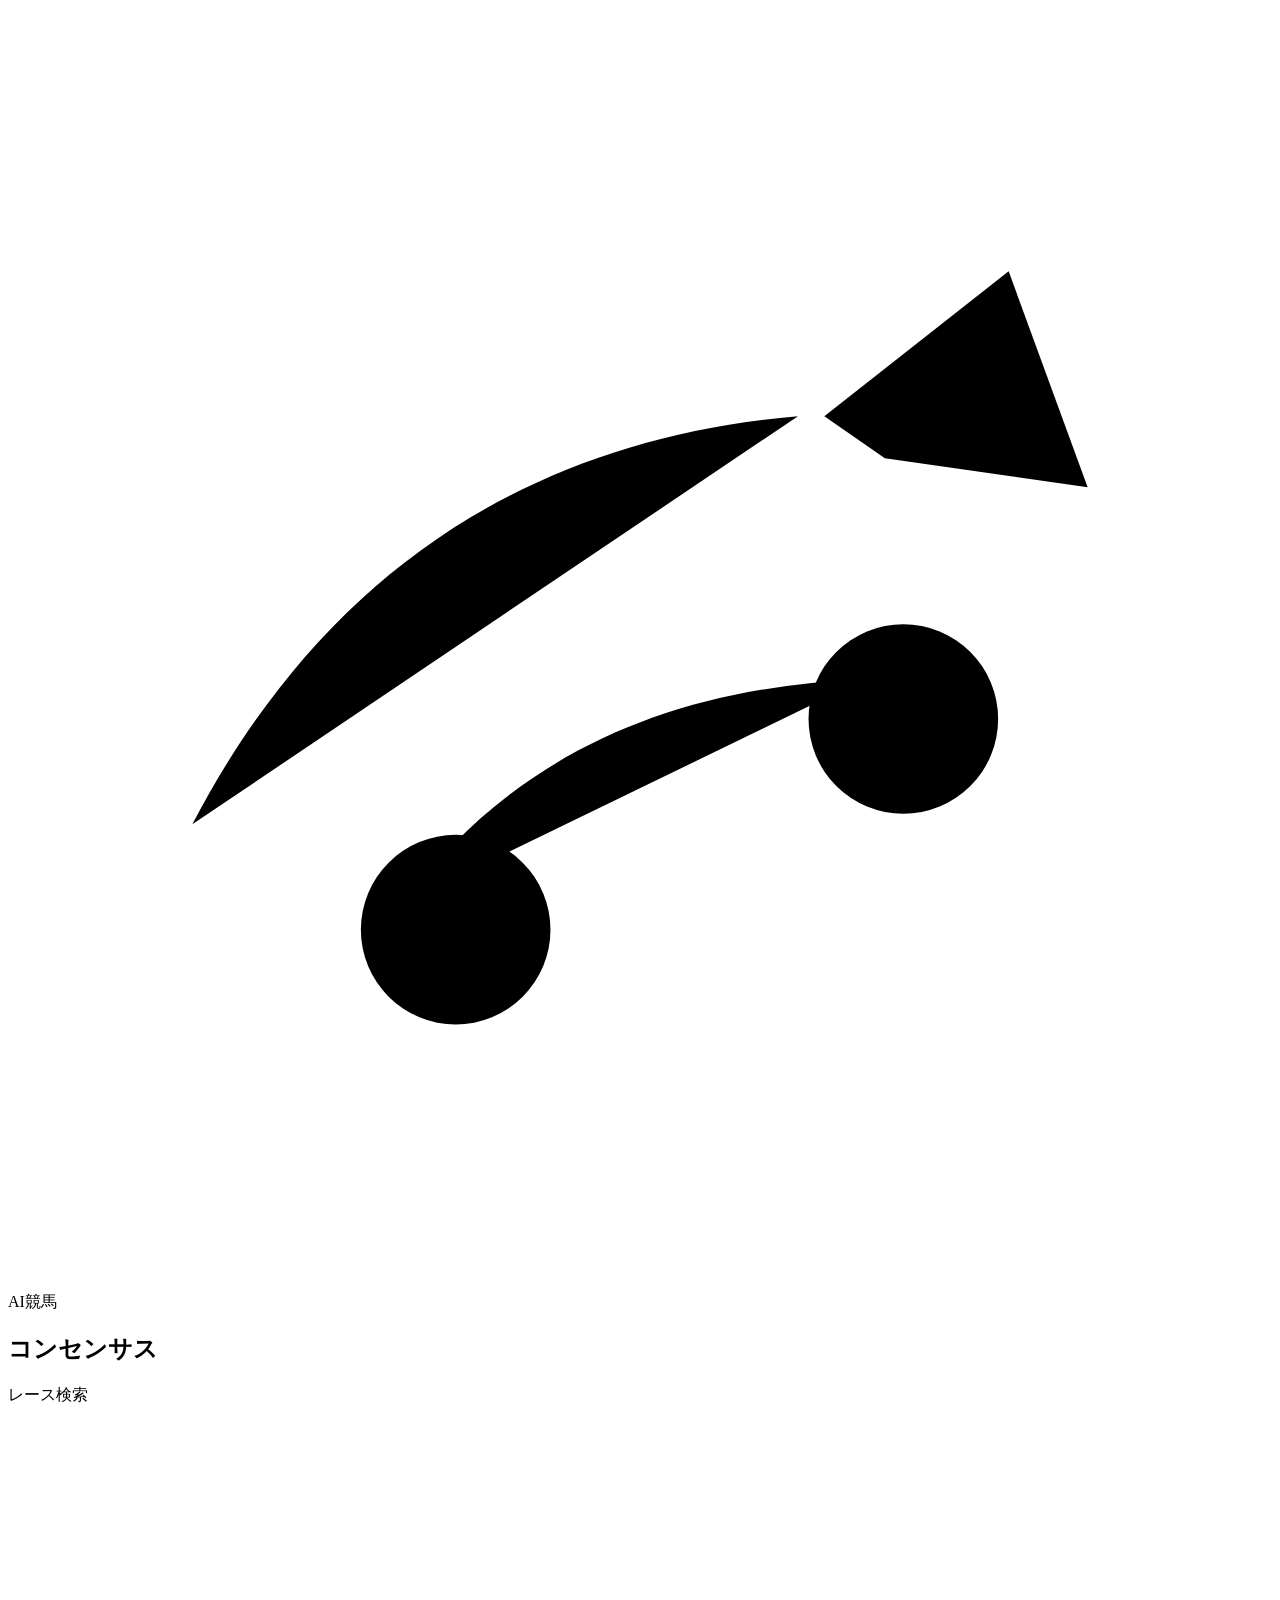
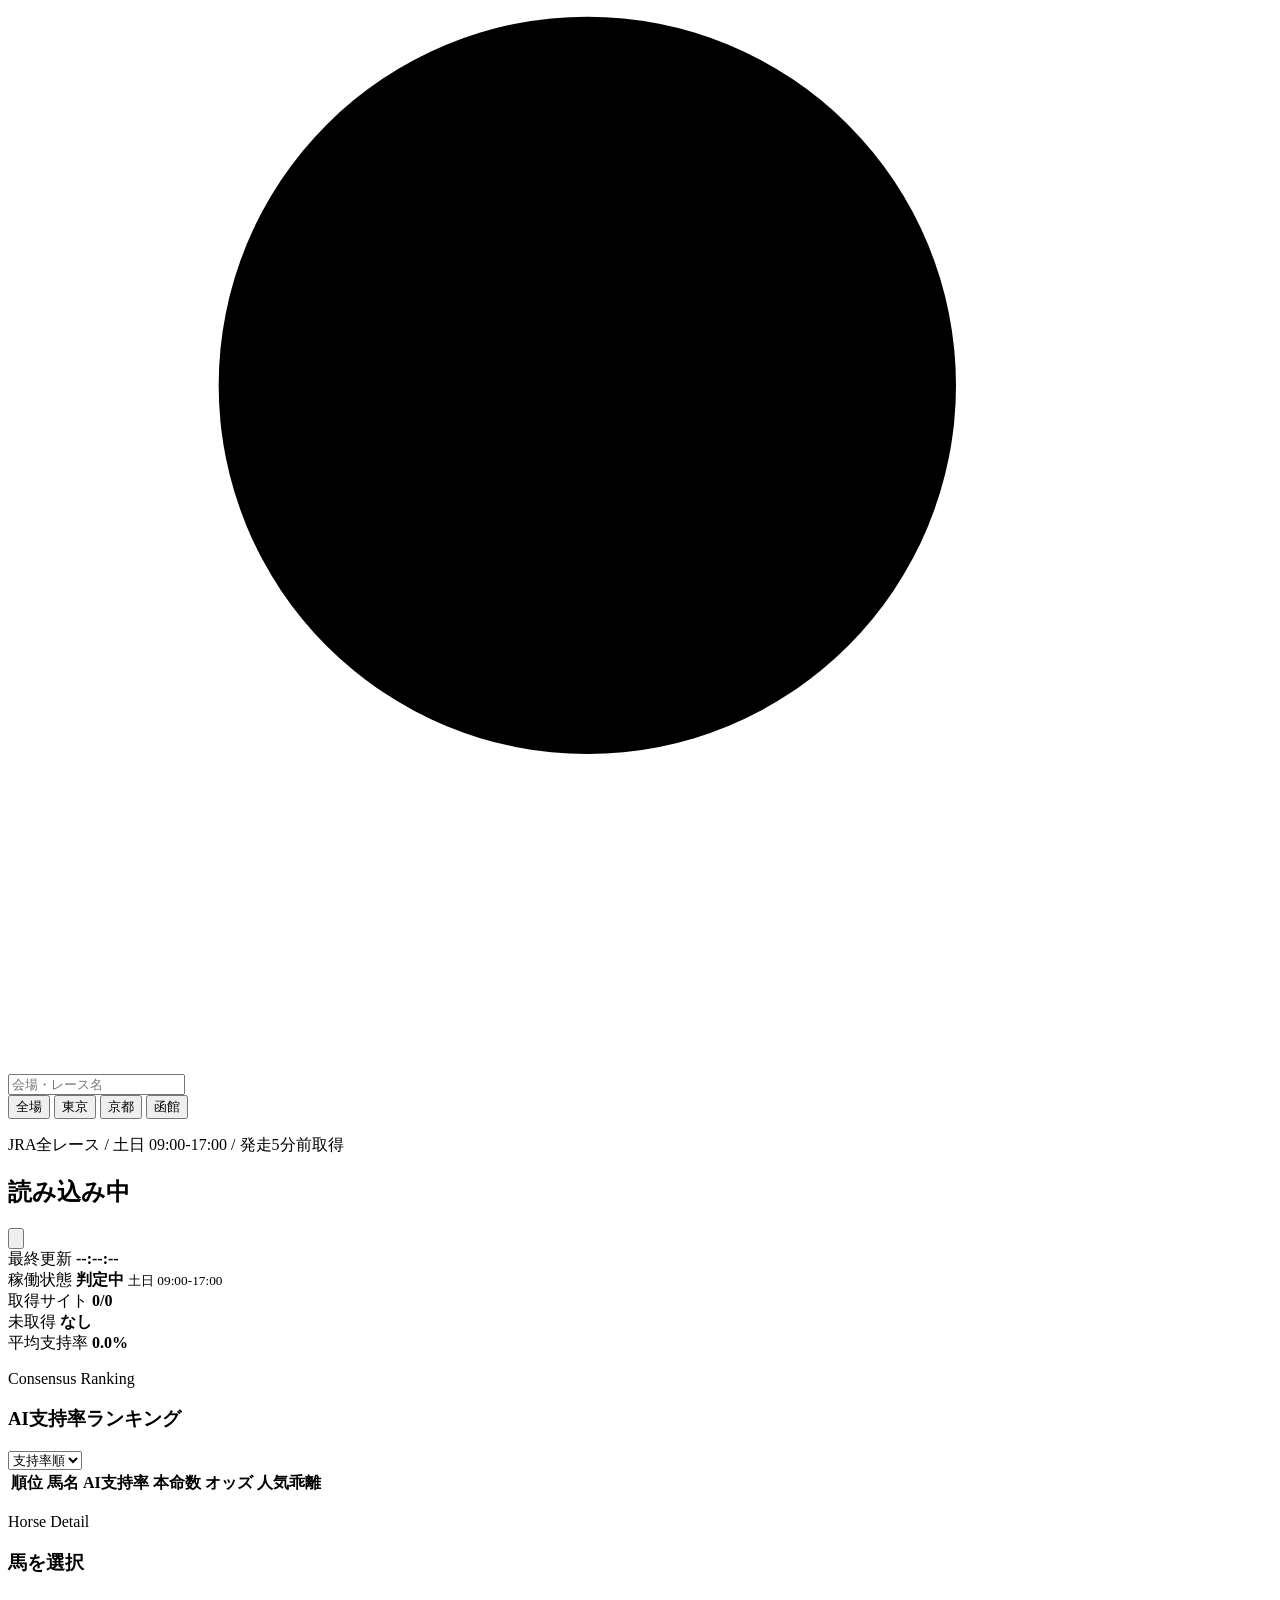
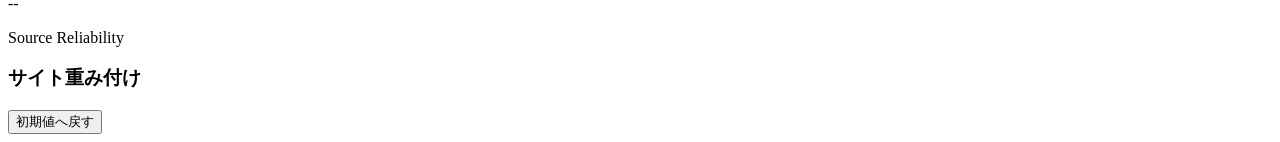
==== docs/index.html @ c2e9a0c6 "Add clean docs index" ====
<!doctype html>
<html lang="ja">
  <head>
    <meta charset="utf-8" />
    <meta name="viewport" content="width=device-width, initial-scale=1" />
    <title>AI競馬コンセンサス</title>
    <link rel="stylesheet" href="./styles.css?v=mobile-ranking-1" />
  </head>
  <body>
    <div class="app-shell">
      <aside class="sidebar" aria-label="レース一覧">
        <div class="brand">
          <div class="brand-mark" aria-hidden="true">
            <svg viewBox="0 0 48 48" role="img">
              <path d="M7 31c4.9-9.4 12.6-14.6 23-15.5" />
              <path d="M15 34c4-5.4 9.8-8.2 17.5-8.5" />
              <path d="M31 15.5l7-5.5 3 8.2-7.7-1.1z" />
              <circle cx="17" cy="35" r="3.6" />
              <circle cx="34" cy="27" r="3.6" />
            </svg>
          </div>
          <div>
            <p>AI競馬</p>
            <h1>コンセンサス</h1>
          </div>
        </div>

        <div class="field">
          <label for="raceSearch">レース検索</label>
          <div class="input-wrap">
            <svg aria-hidden="true" viewBox="0 0 24 24">
              <path d="m21 21-4.35-4.35" />
              <circle cx="11" cy="11" r="7" />
            </svg>
            <input id="raceSearch" type="search" placeholder="会場・レース名" />
          </div>
        </div>

        <div class="venue-tabs" role="tablist" aria-label="会場フィルター">
          <button class="active" data-venue="all" type="button">全場</button>
          <button data-venue="tokyo" type="button">東京</button>
          <button data-venue="kyoto" type="button">京都</button>
          <button data-venue="hakodate" type="button">函館</button>
        </div>

        <div id="raceList" class="race-list"></div>
      </aside>

      <main class="workspace">
        <header class="topbar">
          <div>
            <p class="eyebrow">JRA全レース / 土日 09:00-17:00 / 発走5分前取得</p>
            <h2 id="raceTitle">読み込み中</h2>
          </div>
          <div class="topbar-actions">
            <button id="refreshButton" class="icon-button" type="button" aria-label="取得を更新">
              <svg aria-hidden="true" viewBox="0 0 24 24">
                <path d="M21 12a9 9 0 0 1-15.1 6.62" />
                <path d="M3 12A9 9 0 0 1 18.1 5.38" />
                <path d="M18 2v4h-4" />
                <path d="M6 22v-4h4" />
              </svg>
            </button>
          </div>
        </header>

        <section class="status-grid" aria-label="取得状況">
          <div class="metric">
            <span>最終更新</span>
            <strong id="updatedAt">--:--:--</strong>
          </div>
          <div class="metric">
            <span>稼働状態</span>
            <strong id="operationStatus">判定中</strong>
            <small id="operationWindow">土日 09:00-17:00</small>
          </div>
          <div class="metric">
            <span>取得サイト</span>
            <strong id="siteCount">0/0</strong>
          </div>
          <div class="metric">
            <span>未取得</span>
            <strong id="missingSites">なし</strong>
          </div>
          <div class="metric">
            <span>平均支持率</span>
            <strong id="averageSupport">0.0%</strong>
          </div>
        </section>

        <section class="content-grid">
          <div class="ranking-panel">
            <div class="panel-heading">
              <div>
                <p class="eyebrow">Consensus Ranking</p>
                <h3>AI支持率ランキング</h3>
              </div>
              <select id="sortSelect" aria-label="並び替え">
                <option value="support">支持率順</option>
                <option value="odds">オッズ順</option>
                <option value="gap">乖離順</option>
              </select>
            </div>
            <div class="table-wrap">
              <table>
                <thead>
                  <tr>
                    <th>順位</th>
                    <th>馬名</th>
                    <th>AI支持率</th>
                    <th>本命数</th>
                    <th>オッズ</th>
                    <th>人気乖離</th>
                  </tr>
                </thead>
                <tbody id="rankingRows"></tbody>
              </table>
            </div>
          </div>

          <aside class="detail-panel" aria-label="馬詳細">
            <div class="panel-heading">
              <div>
                <p class="eyebrow">Horse Detail</p>
                <h3 id="horseName">馬を選択</h3>
              </div>
              <span id="horseNumber" class="number-badge">--</span>
            </div>
            <div id="horseSummary" class="horse-summary"></div>
            <div class="site-votes" id="siteVotes"></div>
          </aside>
        </section>

        <section class="weights-panel">
          <div class="panel-heading">
            <div>
              <p class="eyebrow">Source Reliability</p>
              <h3>サイト重み付け</h3>
            </div>
            <button id="resetWeights" class="text-button" type="button">初期値へ戻す</button>
          </div>
          <div id="weightControls" class="weight-grid"></div>
        </section>
      </main>
    </div>

    <script src="./app.js"></script>
  </body>
</html>
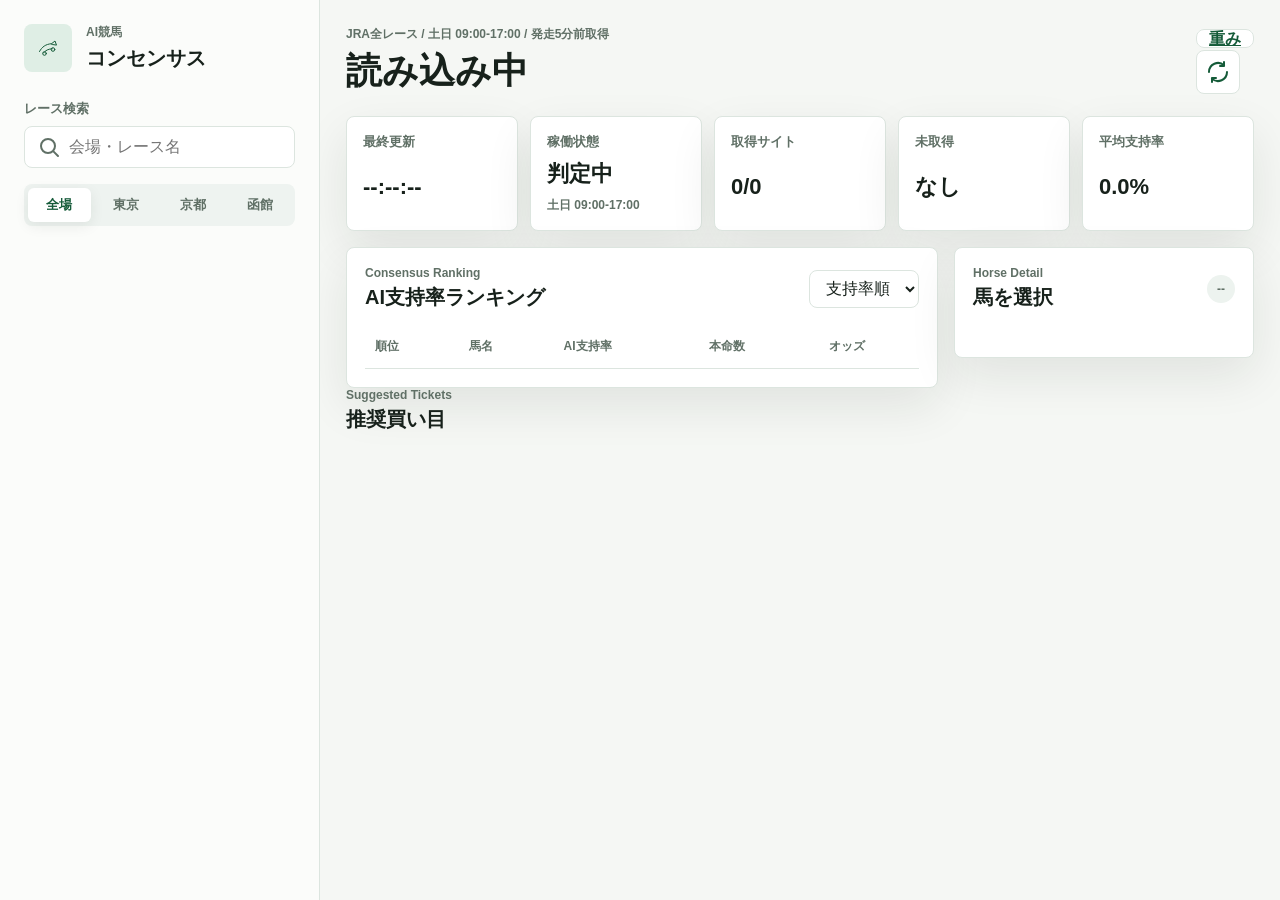
==== commit 0000de39: "Update docs/index.html" ====
--- a/docs/index.html
+++ b/docs/index.html
@@ -4,7 +4,7 @@
     <meta charset="utf-8" />
     <meta name="viewport" content="width=device-width, initial-scale=1" />
     <title>AI競馬コンセンサス</title>
-    <link rel="stylesheet" href="./styles.css?v=mobile-ranking-1" />
+    <link rel="stylesheet" href="./styles.css?v=recommendations-1" />
   </head>
   <body>
     <div class="app-shell">
@@ -53,6 +53,7 @@
             <h2 id="raceTitle">読み込み中</h2>
           </div>
           <div class="topbar-actions">
+            <a class="text-button nav-link" href="./weights.html">重み</a>
             <button id="refreshButton" class="icon-button" type="button" aria-label="取得を更新">
               <svg aria-hidden="true" viewBox="0 0 24 24">
                 <path d="M21 12a9 9 0 0 1-15.1 6.62" />
@@ -131,15 +132,14 @@
           </aside>
         </section>
 
-        <section class="weights-panel">
+        <section class="recommendations-panel">
           <div class="panel-heading">
             <div>
-              <p class="eyebrow">Source Reliability</p>
-              <h3>サイト重み付け</h3>
+              <p class="eyebrow">Suggested Tickets</p>
+              <h3>推奨買い目</h3>
             </div>
-            <button id="resetWeights" class="text-button" type="button">初期値へ戻す</button>
           </div>
-          <div id="weightControls" class="weight-grid"></div>
+          <div id="recommendationGroups" class="recommendation-grid"></div>
         </section>
       </main>
     </div>
--- a/docs/styles.css
+++ b/docs/styles.css
@@ -0,0 +1,724 @@
+:root {
+  color-scheme: light;
+  --bg: #f5f7f4;
+  --surface: #ffffff;
+  --surface-soft: #eef3f0;
+  --ink: #17211b;
+  --muted: #607066;
+  --line: #dce5df;
+  --green: #1f7a4d;
+  --green-dark: #155b39;
+  --red: #b64b3f;
+  --gold: #b8892f;
+  --blue: #286e9c;
+  --shadow: 0 18px 48px rgba(23, 33, 27, 0.09);
+  font-family: -apple-system, BlinkMacSystemFont, "Hiragino Sans", "Yu Gothic", "YuGothic", "Segoe UI", sans-serif;
+}
+
+* {
+  box-sizing: border-box;
+}
+
+body {
+  margin: 0;
+  min-height: 100vh;
+  background: var(--bg);
+  color: var(--ink);
+}
+
+button,
+input,
+select {
+  font: inherit;
+}
+
+button {
+  cursor: pointer;
+}
+
+.app-shell {
+  display: grid;
+  grid-template-columns: 320px minmax(0, 1fr);
+  min-height: 100vh;
+}
+
+.sidebar {
+  border-right: 1px solid var(--line);
+  background: #fbfcfa;
+  padding: 24px;
+  overflow-y: auto;
+}
+
+.brand {
+  display: flex;
+  gap: 14px;
+  align-items: center;
+  margin-bottom: 28px;
+}
+
+.brand-mark {
+  display: grid;
+  place-items: center;
+  width: 48px;
+  height: 48px;
+  border-radius: 8px;
+  background: #dfeee5;
+  color: var(--green-dark);
+}
+
+.brand-mark svg,
+.icon-button svg,
+.input-wrap svg {
+  width: 24px;
+  height: 24px;
+  fill: none;
+  stroke: currentColor;
+  stroke-width: 2;
+  stroke-linecap: round;
+  stroke-linejoin: round;
+}
+
+.brand p,
+.eyebrow {
+  margin: 0 0 4px;
+  color: var(--muted);
+  font-size: 12px;
+  font-weight: 700;
+}
+
+.brand h1,
+.topbar h2,
+.panel-heading h3 {
+  margin: 0;
+  letter-spacing: 0;
+}
+
+.brand h1 {
+  font-size: 20px;
+}
+
+.field {
+  display: grid;
+  gap: 8px;
+  margin-bottom: 16px;
+}
+
+.field label {
+  color: var(--muted);
+  font-size: 13px;
+  font-weight: 700;
+}
+
+.input-wrap {
+  display: grid;
+  grid-template-columns: 22px 1fr;
+  gap: 8px;
+  align-items: center;
+  min-height: 42px;
+  border: 1px solid var(--line);
+  border-radius: 8px;
+  padding: 0 12px;
+  background: var(--surface);
+  color: var(--muted);
+}
+
+.input-wrap input {
+  width: 100%;
+  border: 0;
+  outline: 0;
+  background: transparent;
+  color: var(--ink);
+}
+
+.venue-tabs {
+  display: grid;
+  grid-template-columns: repeat(4, 1fr);
+  gap: 4px;
+  padding: 4px;
+  border-radius: 8px;
+  background: var(--surface-soft);
+  margin-bottom: 18px;
+}
+
+.venue-tabs button {
+  min-height: 34px;
+  border: 0;
+  border-radius: 6px;
+  background: transparent;
+  color: var(--muted);
+  font-size: 13px;
+  font-weight: 700;
+}
+
+.venue-tabs button.active {
+  background: var(--surface);
+  color: var(--green-dark);
+  box-shadow: 0 4px 14px rgba(23, 33, 27, 0.08);
+}
+
+.race-list {
+  display: grid;
+  gap: 8px;
+}
+
+.race-card {
+  display: grid;
+  grid-template-columns: 1fr auto;
+  gap: 8px;
+  width: 100%;
+  min-height: 74px;
+  border: 1px solid var(--line);
+  border-radius: 8px;
+  background: var(--surface);
+  padding: 12px;
+  text-align: left;
+}
+
+.race-card.active {
+  border-color: var(--green);
+  box-shadow: 0 0 0 3px rgba(31, 122, 77, 0.12);
+}
+
+.race-card strong {
+  display: block;
+  margin-bottom: 4px;
+  font-size: 15px;
+}
+
+.race-card span {
+  color: var(--muted);
+  font-size: 12px;
+}
+
+.countdown {
+  align-self: start;
+  border-radius: 999px;
+  background: #edf5f1;
+  color: var(--green-dark);
+  padding: 4px 8px;
+  font-size: 12px;
+  font-weight: 800;
+}
+
+.workspace {
+  padding: 26px;
+  overflow: hidden;
+}
+
+.topbar,
+.panel-heading {
+  display: flex;
+  justify-content: space-between;
+  gap: 16px;
+  align-items: center;
+}
+
+.topbar {
+  margin-bottom: 20px;
+}
+
+.topbar h2 {
+  font-size: clamp(24px, 3vw, 36px);
+}
+
+.icon-button {
+  display: grid;
+  place-items: center;
+  width: 44px;
+  height: 44px;
+  border: 1px solid var(--line);
+  border-radius: 8px;
+  background: var(--surface);
+  color: var(--green-dark);
+}
+
+.icon-button:disabled {
+  cursor: not-allowed;
+  opacity: 0.45;
+}
+
+.status-grid {
+  display: grid;
+  grid-template-columns: repeat(5, minmax(0, 1fr));
+  gap: 12px;
+  margin-bottom: 16px;
+}
+
+.metric,
+.ranking-panel,
+.detail-panel,
+.weights-panel {
+  border: 1px solid var(--line);
+  border-radius: 8px;
+  background: var(--surface);
+  box-shadow: var(--shadow);
+}
+
+.metric {
+  display: grid;
+  gap: 8px;
+  min-height: 88px;
+  padding: 16px;
+}
+
+.metric span {
+  color: var(--muted);
+  font-size: 13px;
+  font-weight: 700;
+}
+
+.metric strong {
+  overflow-wrap: anywhere;
+  font-size: 22px;
+}
+
+.metric small {
+  color: var(--muted);
+  font-size: 12px;
+  font-weight: 700;
+}
+
+.metric.is-active strong {
+  color: var(--green-dark);
+}
+
+.metric.is-paused strong {
+  color: var(--red);
+}
+
+.content-grid {
+  display: grid;
+  grid-template-columns: minmax(0, 1.6fr) minmax(300px, 0.8fr);
+  gap: 16px;
+  align-items: start;
+}
+
+.ranking-panel,
+.detail-panel,
+.weights-panel {
+  padding: 18px;
+}
+
+.ranking-panel {
+  min-width: 0;
+}
+
+.panel-heading {
+  margin-bottom: 14px;
+}
+
+.panel-heading h3 {
+  font-size: 20px;
+}
+
+select {
+  min-height: 38px;
+  border: 1px solid var(--line);
+  border-radius: 8px;
+  background: var(--surface);
+  color: var(--ink);
+  padding: 0 12px;
+}
+
+.table-wrap {
+  overflow-x: auto;
+}
+
+table {
+  width: 100%;
+  border-collapse: collapse;
+  min-width: 720px;
+}
+
+th,
+td {
+  border-bottom: 1px solid var(--line);
+  padding: 13px 10px;
+  text-align: left;
+  white-space: nowrap;
+}
+
+th {
+  color: var(--muted);
+  font-size: 12px;
+}
+
+td {
+  font-size: 14px;
+}
+
+tr:last-child td {
+  border-bottom: 0;
+}
+
+.horse-cell {
+  border: 0;
+  background: transparent;
+  color: var(--green-dark);
+  font-weight: 800;
+  text-align: left;
+}
+
+.support-bar {
+  display: grid;
+  grid-template-columns: minmax(110px, 1fr) 54px;
+  gap: 10px;
+  align-items: center;
+}
+
+.bar-track {
+  height: 10px;
+  border-radius: 999px;
+  background: #e6eee9;
+  overflow: hidden;
+}
+
+.bar-fill {
+  height: 100%;
+  border-radius: inherit;
+  background: linear-gradient(90deg, var(--green), var(--gold));
+}
+
+.gap-pill,
+.number-badge,
+.mark-badge {
+  display: inline-grid;
+  place-items: center;
+  min-height: 28px;
+  border-radius: 999px;
+  padding: 0 10px;
+  font-size: 12px;
+  font-weight: 800;
+}
+
+.gap-pill.positive {
+  background: #f8e9e6;
+  color: var(--red);
+}
+
+.gap-pill.negative {
+  background: #e6f0f7;
+  color: var(--blue);
+}
+
+.gap-pill.neutral,
+.number-badge {
+  background: #edf3ef;
+  color: var(--muted);
+}
+
+.horse-summary {
+  display: grid;
+  grid-template-columns: repeat(3, 1fr);
+  gap: 8px;
+  margin-bottom: 14px;
+}
+
+.horse-summary div {
+  border-radius: 8px;
+  background: var(--surface-soft);
+  padding: 10px;
+}
+
+.horse-summary span {
+  display: block;
+  color: var(--muted);
+  font-size: 12px;
+  font-weight: 700;
+}
+
+.horse-summary strong {
+  font-size: 18px;
+}
+
+.site-votes {
+  display: grid;
+  gap: 8px;
+}
+
+.vote-row {
+  display: grid;
+  grid-template-columns: 1fr auto auto;
+  gap: 10px;
+  align-items: center;
+  border: 1px solid var(--line);
+  border-radius: 8px;
+  padding: 10px;
+}
+
+.vote-row span {
+  color: var(--muted);
+  font-size: 12px;
+}
+
+.mark-badge {
+  min-width: 34px;
+  background: #fff6df;
+  color: #8c641e;
+}
+
+.weights-panel {
+  margin-top: 16px;
+}
+
+.text-button {
+  min-height: 38px;
+  border: 1px solid var(--line);
+  border-radius: 8px;
+  background: var(--surface);
+  color: var(--green-dark);
+  padding: 0 12px;
+  font-weight: 800;
+}
+
+.weight-grid {
+  display: grid;
+  grid-template-columns: repeat(3, minmax(0, 1fr));
+  gap: 12px;
+}
+
+.weight-control {
+  display: grid;
+  gap: 8px;
+  border: 1px solid var(--line);
+  border-radius: 8px;
+  padding: 12px;
+}
+
+.weight-control label {
+  display: flex;
+  justify-content: space-between;
+  gap: 10px;
+  color: var(--muted);
+  font-size: 13px;
+  font-weight: 800;
+}
+
+.weight-control input {
+  width: 100%;
+  accent-color: var(--green);
+}
+
+@media (max-width: 1080px) {
+  .app-shell {
+    grid-template-columns: 1fr;
+  }
+
+  .sidebar {
+    border-right: 0;
+    border-bottom: 1px solid var(--line);
+  }
+
+  .race-list {
+    grid-template-columns: repeat(2, minmax(0, 1fr));
+  }
+
+  .content-grid {
+    grid-template-columns: 1fr;
+  }
+
+  .weight-grid,
+  .status-grid {
+    grid-template-columns: repeat(2, minmax(0, 1fr));
+  }
+}
+
+@media (max-width: 640px) {
+  .app-shell {
+    display: flex;
+    flex-direction: column;
+  }
+
+  .workspace {
+    order: -1;
+  }
+
+  .sidebar,
+  .workspace {
+    padding: 10px;
+  }
+
+  .race-list,
+  .weight-grid,
+  .horse-summary {
+    grid-template-columns: 1fr;
+  }
+
+  .brand {
+    margin-bottom: 14px;
+  }
+
+  .brand-mark {
+    width: 40px;
+    height: 40px;
+  }
+
+  .field,
+  .venue-tabs {
+    margin-bottom: 10px;
+  }
+
+  .topbar,
+  .panel-heading {
+    align-items: center;
+    gap: 10px;
+  }
+
+  .topbar {
+    margin-bottom: 10px;
+  }
+
+  .topbar .eyebrow {
+    display: none;
+  }
+
+  .topbar h2 {
+    font-size: 18px;
+    line-height: 1.25;
+  }
+
+  .icon-button {
+    width: 38px;
+    height: 38px;
+  }
+
+  .status-grid {
+    grid-template-columns: repeat(3, minmax(0, 1fr));
+    gap: 6px;
+    margin-bottom: 10px;
+  }
+
+  .metric {
+    min-height: 54px;
+    gap: 3px;
+    padding: 8px;
+  }
+
+  .metric:nth-child(4),
+  .metric:nth-child(5) {
+    display: none;
+  }
+
+  .metric span,
+  .metric small {
+    font-size: 10px;
+  }
+
+  .metric strong {
+    font-size: 14px;
+  }
+
+  .ranking-panel,
+  .detail-panel,
+  .weights-panel {
+    padding: 10px;
+    box-shadow: 0 10px 28px rgba(23, 33, 27, 0.07);
+  }
+
+  .panel-heading {
+    margin-bottom: 10px;
+  }
+
+  .panel-heading h3 {
+    font-size: 16px;
+  }
+
+  select {
+    min-height: 34px;
+    max-width: 116px;
+    padding: 0 8px;
+    font-size: 13px;
+  }
+
+  .table-wrap {
+    overflow: visible;
+  }
+
+  table,
+  tbody,
+  tr,
+  td {
+    display: block;
+  }
+
+  table {
+    min-width: 0;
+  }
+
+  thead {
+    display: none;
+  }
+
+  tbody {
+    display: grid;
+    gap: 7px;
+  }
+
+  tr {
+    display: grid;
+    grid-template-columns: 26px minmax(0, 1fr) 58px 54px;
+    gap: 7px;
+    align-items: center;
+    min-height: 52px;
+    border: 1px solid var(--line);
+    border-radius: 8px;
+    background: var(--surface);
+    padding: 8px;
+  }
+
+  td {
+    border-bottom: 0;
+    padding: 0;
+    white-space: normal;
+  }
+
+  td:nth-child(4),
+  td:nth-child(6) {
+    display: none;
+  }
+
+  td:nth-child(1) {
+    color: var(--muted);
+    font-size: 12px;
+    font-weight: 800;
+    text-align: center;
+  }
+
+  td:nth-child(3),
+  td:nth-child(5) {
+    text-align: right;
+  }
+
+  td:nth-child(5) {
+    font-size: 13px;
+    font-weight: 800;
+  }
+
+  .horse-cell {
+    display: block;
+    width: 100%;
+    overflow-wrap: anywhere;
+    font-size: 14px;
+    line-height: 1.25;
+  }
+
+  .support-bar {
+    display: block;
+  }
+
+  .bar-track {
+    display: none;
+  }
+
+  .support-bar strong {
+    font-size: 16px;
+  }
+
+  .horse-summary {
+    gap: 6px;
+  }
+
+  .vote-row {
+    grid-template-columns: minmax(0, 1fr) auto auto;
+  }
+}
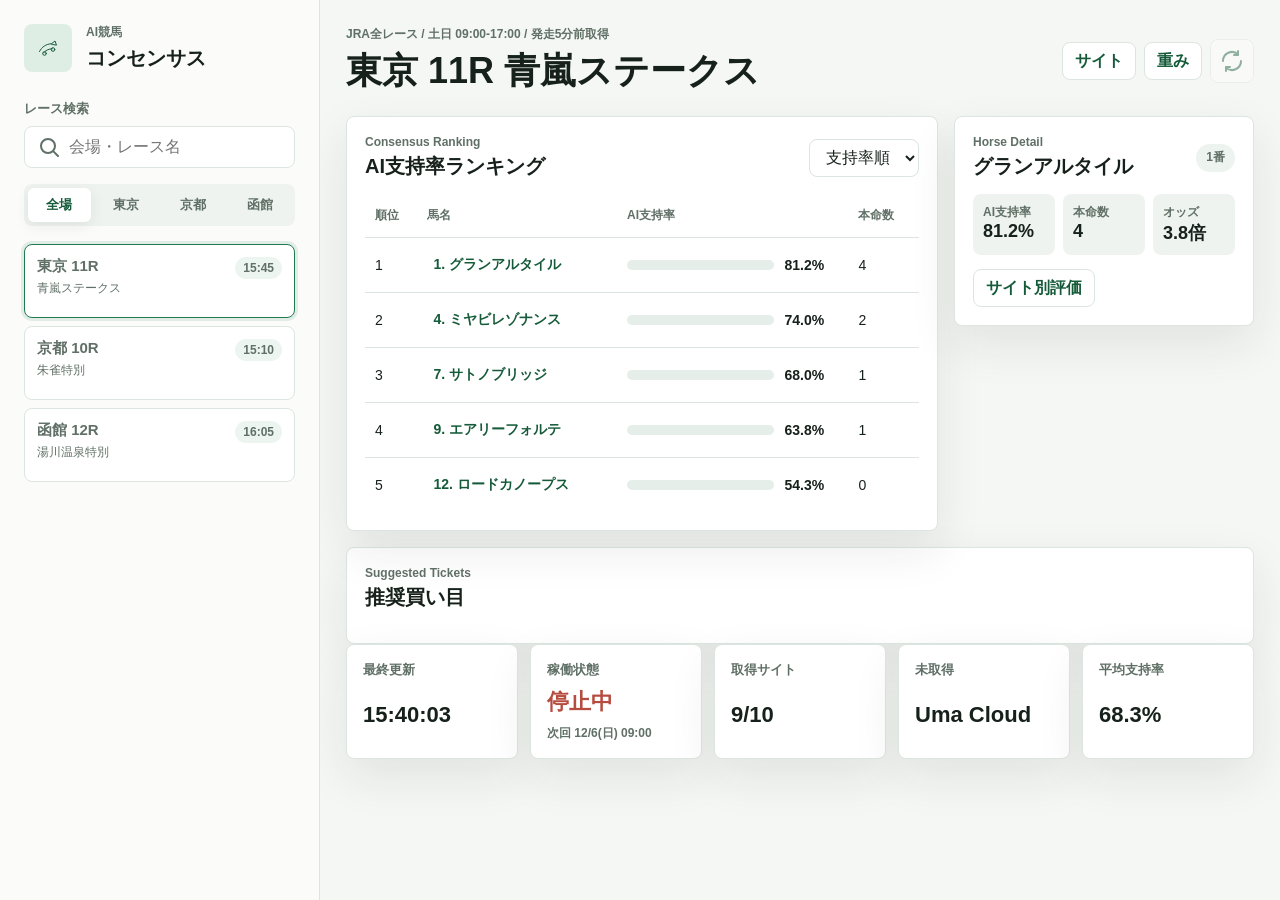
==== commit c873dac1: "Update index.html" ====
--- a/docs/index.html
+++ b/docs/index.html
@@ -4,7 +4,7 @@
     <meta charset="utf-8" />
     <meta name="viewport" content="width=device-width, initial-scale=1" />
     <title>AI競馬コンセンサス</title>
-    <link rel="stylesheet" href="./styles.css?v=recommendations-1" />
+    <link rel="stylesheet" href="./styles.css?v=layout-sites-1" />
   </head>
   <body>
     <div class="app-shell">
@@ -53,6 +53,7 @@
             <h2 id="raceTitle">読み込み中</h2>
           </div>
           <div class="topbar-actions">
+            <a id="sitePageLink" class="text-button nav-link" href="./sites.html">サイト</a>
             <a class="text-button nav-link" href="./weights.html">重み</a>
             <button id="refreshButton" class="icon-button" type="button" aria-label="取得を更新">
               <svg aria-hidden="true" viewBox="0 0 24 24">
@@ -64,30 +65,6 @@
             </button>
           </div>
         </header>
-
-        <section class="status-grid" aria-label="取得状況">
-          <div class="metric">
-            <span>最終更新</span>
-            <strong id="updatedAt">--:--:--</strong>
-          </div>
-          <div class="metric">
-            <span>稼働状態</span>
-            <strong id="operationStatus">判定中</strong>
-            <small id="operationWindow">土日 09:00-17:00</small>
-          </div>
-          <div class="metric">
-            <span>取得サイト</span>
-            <strong id="siteCount">0/0</strong>
-          </div>
-          <div class="metric">
-            <span>未取得</span>
-            <strong id="missingSites">なし</strong>
-          </div>
-          <div class="metric">
-            <span>平均支持率</span>
-            <strong id="averageSupport">0.0%</strong>
-          </div>
-        </section>
 
         <section class="content-grid">
           <div class="ranking-panel">
@@ -128,7 +105,9 @@
               <span id="horseNumber" class="number-badge">--</span>
             </div>
             <div id="horseSummary" class="horse-summary"></div>
-            <div class="site-votes" id="siteVotes"></div>
+            <div class="detail-actions">
+              <a id="siteDetailLink" class="text-button nav-link" href="./sites.html">サイト別評価</a>
+            </div>
           </aside>
         </section>
 
@@ -141,6 +120,30 @@
           </div>
           <div id="recommendationGroups" class="recommendation-grid"></div>
         </section>
+
+        <section class="status-grid" aria-label="取得状況">
+          <div class="metric">
+            <span>最終更新</span>
+            <strong id="updatedAt">--:--:--</strong>
+          </div>
+          <div class="metric">
+            <span>稼働状態</span>
+            <strong id="operationStatus">判定中</strong>
+            <small id="operationWindow">土日 09:00-17:00</small>
+          </div>
+          <div class="metric">
+            <span>取得サイト</span>
+            <strong id="siteCount">0/0</strong>
+          </div>
+          <div class="metric">
+            <span>未取得</span>
+            <strong id="missingSites">なし</strong>
+          </div>
+          <div class="metric">
+            <span>平均支持率</span>
+            <strong id="averageSupport">0.0%</strong>
+          </div>
+        </section>
       </main>
     </div>
 
--- a/docs/styles.css
+++ b/docs/styles.css
@@ -247,7 +247,8 @@
 .metric,
 .ranking-panel,
 .detail-panel,
-.weights-panel {
+.weights-panel,
+.recommendations-panel {
   border: 1px solid var(--line);
   border-radius: 8px;
   background: var(--surface);
@@ -295,7 +296,8 @@
 
 .ranking-panel,
 .detail-panel,
-.weights-panel {
+.weights-panel,
+.recommendations-panel {
   padding: 18px;
 }
 
@@ -457,11 +459,14 @@
   color: #8c641e;
 }
 
-.weights-panel {
+.weights-panel,
+.recommendations-panel {
   margin-top: 16px;
 }
 
 .text-button {
+  display: inline-grid;
+  place-items: center;
   min-height: 38px;
   border: 1px solid var(--line);
   border-radius: 8px;
@@ -469,6 +474,98 @@
   color: var(--green-dark);
   padding: 0 12px;
   font-weight: 800;
+  text-decoration: none;
+  white-space: nowrap;
+}
+
+.topbar-actions {
+  display: flex;
+  gap: 8px;
+  align-items: center;
+}
+
+.recommendation-grid {
+  display: grid;
+  grid-template-columns: repeat(4, minmax(0, 1fr));
+  gap: 10px;
+}
+
+.recommendation-card {
+  display: grid;
+  gap: 8px;
+  border: 1px solid var(--line);
+  border-radius: 8px;
+  padding: 10px;
+  background: #fbfcfa;
+}
+
+.recommendation-card h4 {
+  margin: 0;
+  font-size: 14px;
+}
+
+.ticket-list {
+  display: grid;
+  gap: 6px;
+}
+
+.ticket-row {
+  display: grid;
+  grid-template-columns: 24px minmax(0, 1fr) auto;
+  gap: 8px;
+  align-items: center;
+  min-height: 46px;
+  border-radius: 8px;
+  background: var(--surface);
+  padding: 7px;
+}
+
+.ticket-rank {
+  display: grid;
+  place-items: center;
+  width: 22px;
+  height: 22px;
+  border-radius: 999px;
+  background: #edf3ef;
+  color: var(--muted);
+  font-size: 12px;
+  font-weight: 800;
+}
+
+.ticket-main,
+.ticket-meta {
+  display: grid;
+  gap: 2px;
+  min-width: 0;
+}
+
+.ticket-main strong {
+  color: var(--green-dark);
+  font-size: 15px;
+}
+
+.ticket-main small,
+.ticket-meta small {
+  overflow: hidden;
+  color: var(--muted);
+  font-size: 11px;
+  font-weight: 700;
+  text-overflow: ellipsis;
+  white-space: nowrap;
+}
+
+.ticket-meta {
+  justify-items: end;
+}
+
+.ticket-meta strong {
+  font-size: 13px;
+}
+
+.weights-page {
+  max-width: 920px;
+  margin: 0 auto;
+  padding: 20px;
 }
 
 .weight-grid {
@@ -610,7 +707,8 @@
 
   .ranking-panel,
   .detail-panel,
-  .weights-panel {
+  .weights-panel,
+  .recommendations-panel {
     padding: 10px;
     box-shadow: 0 10px 28px rgba(23, 33, 27, 0.07);
   }
@@ -642,6 +740,7 @@
   }
 
   table {
+    width: 100%;
     min-width: 0;
   }
 
@@ -652,6 +751,7 @@
   tbody {
     display: grid;
     gap: 7px;
+    width: 100%;
   }
 
   tr {
@@ -664,6 +764,7 @@
     border-radius: 8px;
     background: var(--surface);
     padding: 8px;
+    width: 100%;
   }
 
   td {
@@ -721,4 +822,33 @@
   .vote-row {
     grid-template-columns: minmax(0, 1fr) auto auto;
   }
-}
+
+  .recommendation-grid {
+    grid-template-columns: 1fr;
+    gap: 8px;
+  }
+
+  .recommendation-card {
+    gap: 7px;
+    padding: 9px;
+  }
+
+  .ticket-row {
+    min-height: 42px;
+    grid-template-columns: 22px minmax(0, 1fr) 58px;
+    gap: 7px;
+    padding: 6px;
+  }
+
+  .ticket-main strong {
+    font-size: 14px;
+  }
+
+  .ticket-meta strong {
+    font-size: 12px;
+  }
+
+  .weights-page {
+    padding: 10px;
+  }
+}
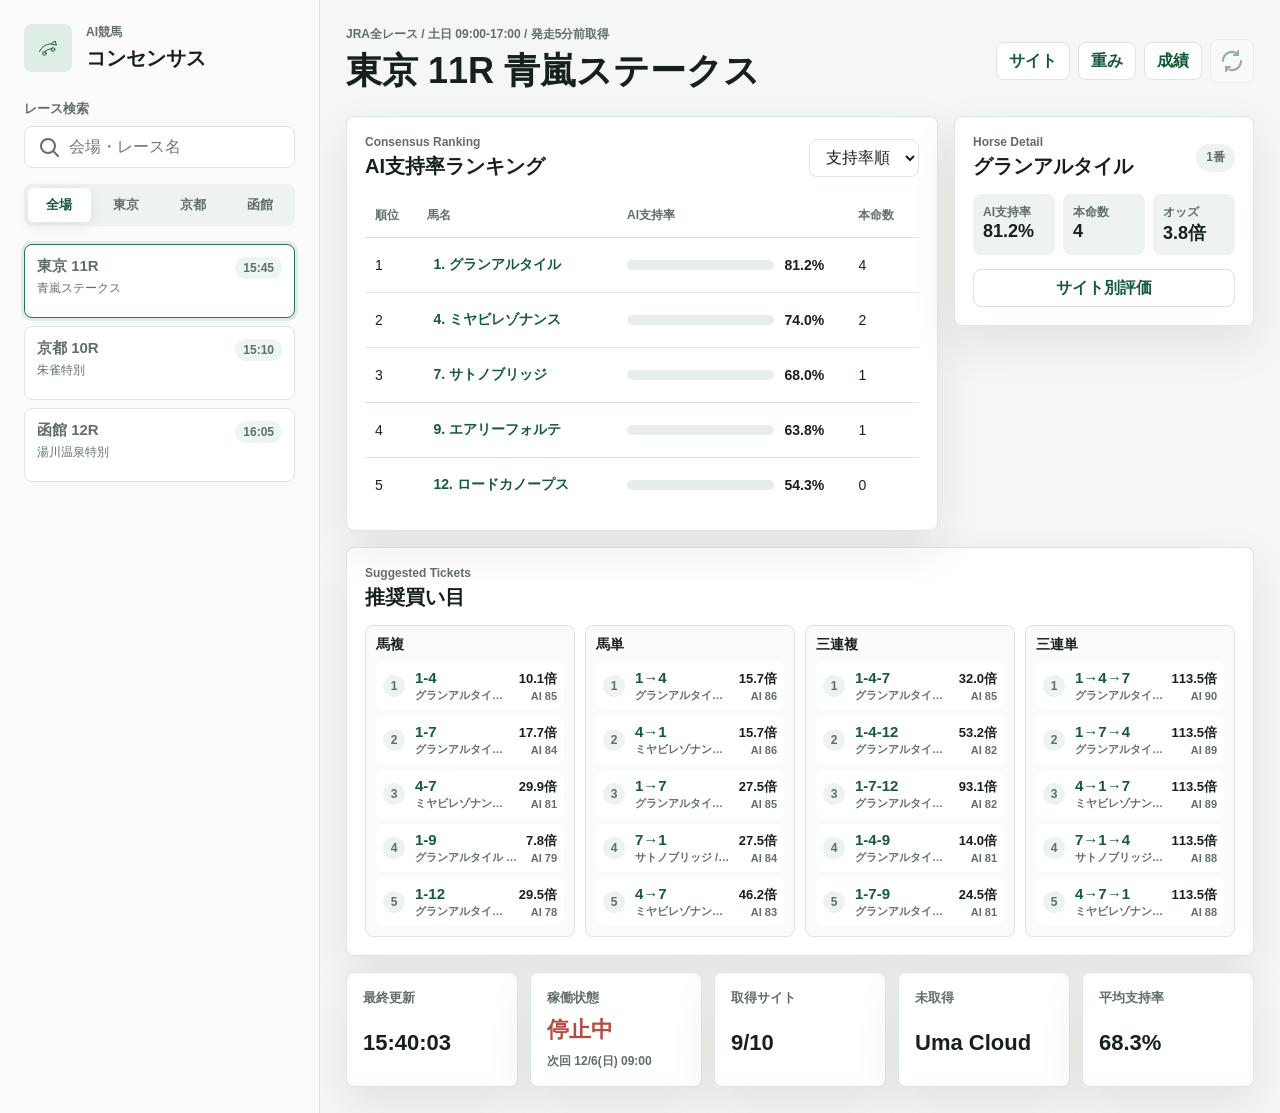
==== commit 46be929a: "Update index.html" ====
--- a/docs/index.html
+++ b/docs/index.html
@@ -4,7 +4,7 @@
     <meta charset="utf-8" />
     <meta name="viewport" content="width=device-width, initial-scale=1" />
     <title>AI競馬コンセンサス</title>
-    <link rel="stylesheet" href="./styles.css?v=layout-sites-1" />
+    <link rel="stylesheet" href="./styles.css?v=weekly-weights-1" />
   </head>
   <body>
     <div class="app-shell">
@@ -55,6 +55,7 @@
           <div class="topbar-actions">
             <a id="sitePageLink" class="text-button nav-link" href="./sites.html">サイト</a>
             <a class="text-button nav-link" href="./weights.html">重み</a>
+            <a class="text-button nav-link" href="./weekly.html">成績</a>
             <button id="refreshButton" class="icon-button" type="button" aria-label="取得を更新">
               <svg aria-hidden="true" viewBox="0 0 24 24">
                 <path d="M21 12a9 9 0 0 1-15.1 6.62" />
@@ -147,6 +148,7 @@
       </main>
     </div>
 
+    <script src="./auto-weights.js"></script>
     <script src="./app.js"></script>
   </body>
 </html>
--- a/docs/styles.css
+++ b/docs/styles.css
@@ -241,7 +241,7 @@
   display: grid;
   grid-template-columns: repeat(5, minmax(0, 1fr));
   gap: 12px;
-  margin-bottom: 16px;
+  margin-top: 16px;
 }
 
 .metric,
@@ -438,6 +438,15 @@
   gap: 8px;
 }
 
+.detail-actions {
+  display: grid;
+  gap: 8px;
+}
+
+.detail-actions .text-button {
+  width: 100%;
+}
+
 .vote-row {
   display: grid;
   grid-template-columns: 1fr auto auto;
@@ -568,6 +577,52 @@
   padding: 20px;
 }
 
+.site-selector-grid {
+  display: grid;
+  grid-template-columns: minmax(0, 1.2fr) minmax(0, 0.8fr);
+  gap: 10px;
+  margin-bottom: 12px;
+}
+
+.site-selector-grid label {
+  display: grid;
+  gap: 6px;
+  color: var(--muted);
+  font-size: 12px;
+  font-weight: 800;
+}
+
+.site-selector-grid select {
+  max-width: none;
+  width: 100%;
+}
+
+.site-detail-meta {
+  display: grid;
+  grid-template-columns: repeat(3, minmax(0, 1fr));
+  gap: 8px;
+  margin-bottom: 12px;
+}
+
+.site-detail-meta div {
+  border-radius: 8px;
+  background: var(--surface-soft);
+  padding: 10px;
+}
+
+.site-detail-meta span {
+  display: block;
+  color: var(--muted);
+  font-size: 12px;
+  font-weight: 700;
+}
+
+.site-detail-meta strong {
+  display: block;
+  overflow-wrap: anywhere;
+  font-size: 18px;
+}
+
 .weight-grid {
   display: grid;
   grid-template-columns: repeat(3, minmax(0, 1fr));
@@ -626,10 +681,6 @@
     flex-direction: column;
   }
 
-  .workspace {
-    order: -1;
-  }
-
   .sidebar,
   .workspace {
     padding: 10px;
@@ -637,7 +688,9 @@
 
   .race-list,
   .weight-grid,
-  .horse-summary {
+  .horse-summary,
+  .site-selector-grid,
+  .site-detail-meta {
     grid-template-columns: 1fr;
   }
 
@@ -682,7 +735,7 @@
   .status-grid {
     grid-template-columns: repeat(3, minmax(0, 1fr));
     gap: 6px;
-    margin-bottom: 10px;
+    margin-top: 10px;
   }
 
   .metric {
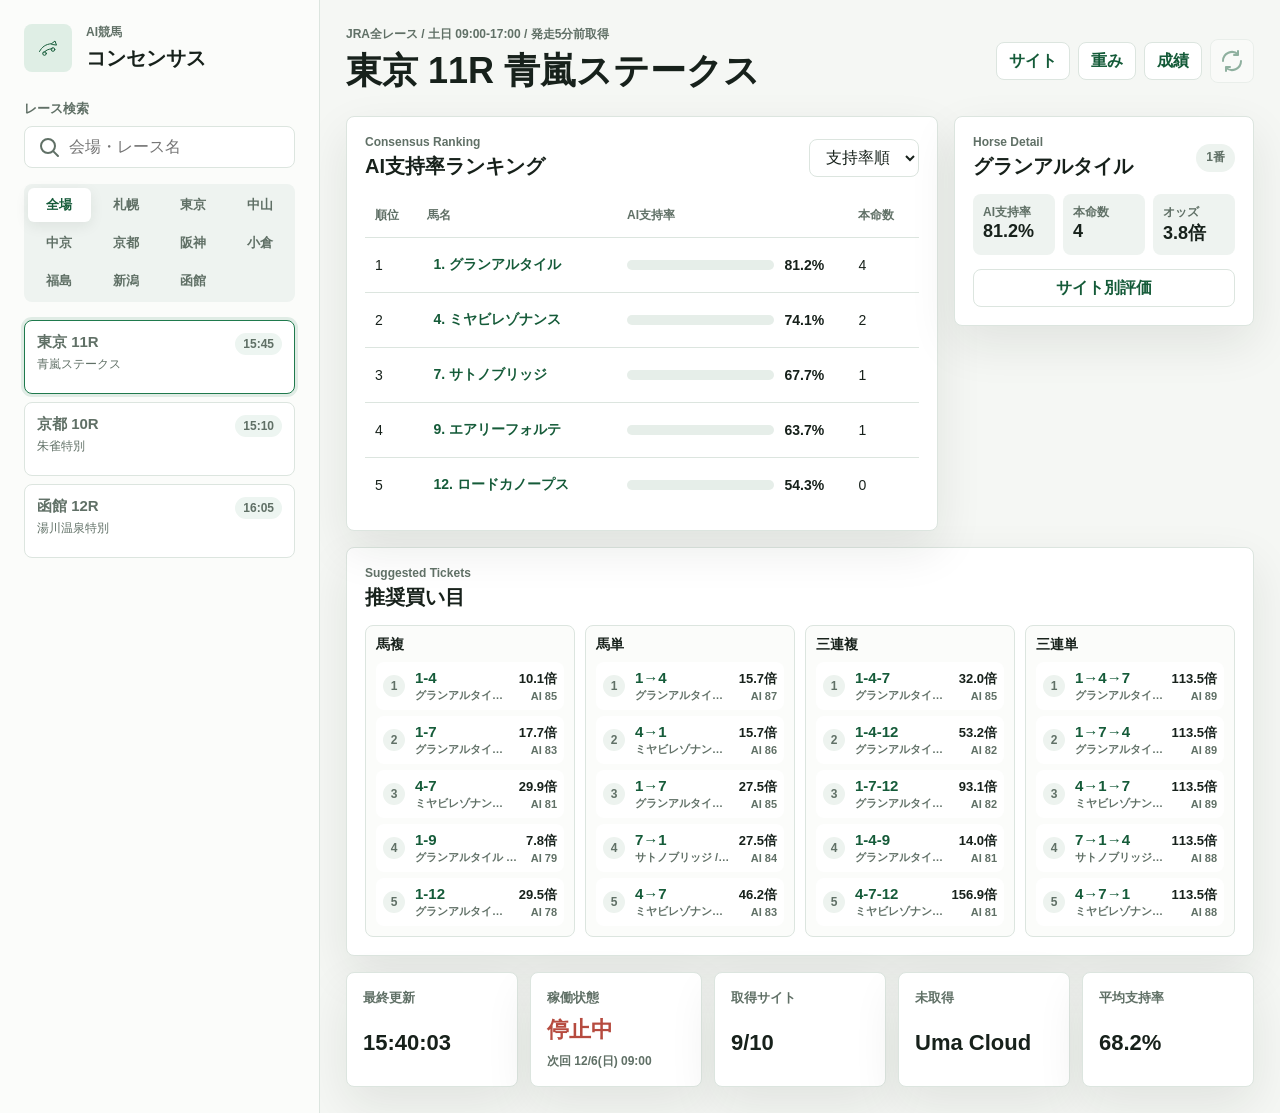
==== commit e7c95ccf: "Update index.html" ====
--- a/docs/index.html
+++ b/docs/index.html
@@ -4,7 +4,7 @@
     <meta charset="utf-8" />
     <meta name="viewport" content="width=device-width, initial-scale=1" />
     <title>AI競馬コンセンサス</title>
-    <link rel="stylesheet" href="./styles.css?v=weekly-weights-1" />
+    <link rel="stylesheet" href="./styles.css?v=jra-venues-1" />
   </head>
   <body>
     <div class="app-shell">
@@ -38,8 +38,15 @@
 
         <div class="venue-tabs" role="tablist" aria-label="会場フィルター">
           <button class="active" data-venue="all" type="button">全場</button>
+          <button data-venue="sapporo" type="button">札幌</button>
           <button data-venue="tokyo" type="button">東京</button>
+          <button data-venue="nakayama" type="button">中山</button>
+          <button data-venue="chukyo" type="button">中京</button>
           <button data-venue="kyoto" type="button">京都</button>
+          <button data-venue="hanshin" type="button">阪神</button>
+          <button data-venue="kokura" type="button">小倉</button>
+          <button data-venue="fukushima" type="button">福島</button>
+          <button data-venue="niigata" type="button">新潟</button>
           <button data-venue="hakodate" type="button">函館</button>
         </div>
 
--- a/docs/styles.css
+++ b/docs/styles.css
@@ -646,9 +646,98 @@
   font-weight: 800;
 }
 
-.weight-control input {
-  width: 100%;
-  accent-color: var(--green);
+.weight-line {
+  display: flex;
+  justify-content: space-between;
+  gap: 10px;
+  color: var(--muted);
+  font-size: 13px;
+  font-weight: 800;
+}
+
+.weight-line strong {
+  color: var(--ink);
+  font-size: 18px;
+}
+
+.weight-readout small {
+  color: var(--muted);
+  font-size: 11px;
+  font-weight: 700;
+}
+
+.auto-summary {
+  display: grid;
+  grid-template-columns: repeat(3, minmax(0, 1fr));
+  gap: 10px;
+  margin-bottom: 16px;
+}
+
+.auto-summary:empty {
+  display: none;
+}
+
+.auto-summary div {
+  border: 1px solid var(--line);
+  border-radius: 8px;
+  background: var(--surface);
+  box-shadow: var(--shadow);
+  padding: 14px;
+}
+
+.auto-summary span {
+  display: block;
+  color: var(--muted);
+  font-size: 12px;
+  font-weight: 800;
+}
+
+.auto-summary strong {
+  display: block;
+  overflow-wrap: anywhere;
+  font-size: 18px;
+}
+
+.weekly-result-list {
+  display: grid;
+  gap: 8px;
+}
+
+.weekly-result-row {
+  display: grid;
+  grid-template-columns: minmax(0, 1fr) auto;
+  gap: 10px;
+  align-items: center;
+  border: 1px solid var(--line);
+  border-radius: 8px;
+  background: #fbfcfa;
+  padding: 10px;
+}
+
+.weekly-result-row strong {
+  display: block;
+}
+
+.weekly-result-row span,
+.empty-state {
+  color: var(--muted);
+  font-size: 12px;
+  font-weight: 700;
+}
+
+.weight-change {
+  display: grid;
+  gap: 2px;
+  justify-items: end;
+  white-space: nowrap;
+}
+
+.weekly-result-row.is-up .weight-change strong {
+  color: var(--green-dark);
+}
+
+.weekly-result-row.is-down .weight-change strong {
+  color: var(--red);
 }
 
 @media (max-width: 1080px) {
@@ -716,6 +805,11 @@
 
   .topbar {
     margin-bottom: 10px;
+  }
+
+  .topbar-actions {
+    flex-wrap: wrap;
+    justify-content: flex-end;
   }
 
   .topbar .eyebrow {
@@ -904,4 +998,27 @@
   .weights-page {
     padding: 10px;
   }
-}
+
+  .auto-summary {
+    grid-template-columns: 1fr;
+    gap: 6px;
+    margin-bottom: 10px;
+  }
+
+  .auto-summary div {
+    padding: 10px;
+    box-shadow: 0 10px 28px rgba(23, 33, 27, 0.07);
+  }
+
+  .auto-summary strong {
+    font-size: 15px;
+  }
+
+  .weekly-result-row {
+    grid-template-columns: 1fr;
+  }
+
+  .weight-change {
+    justify-items: start;
+  }
+}
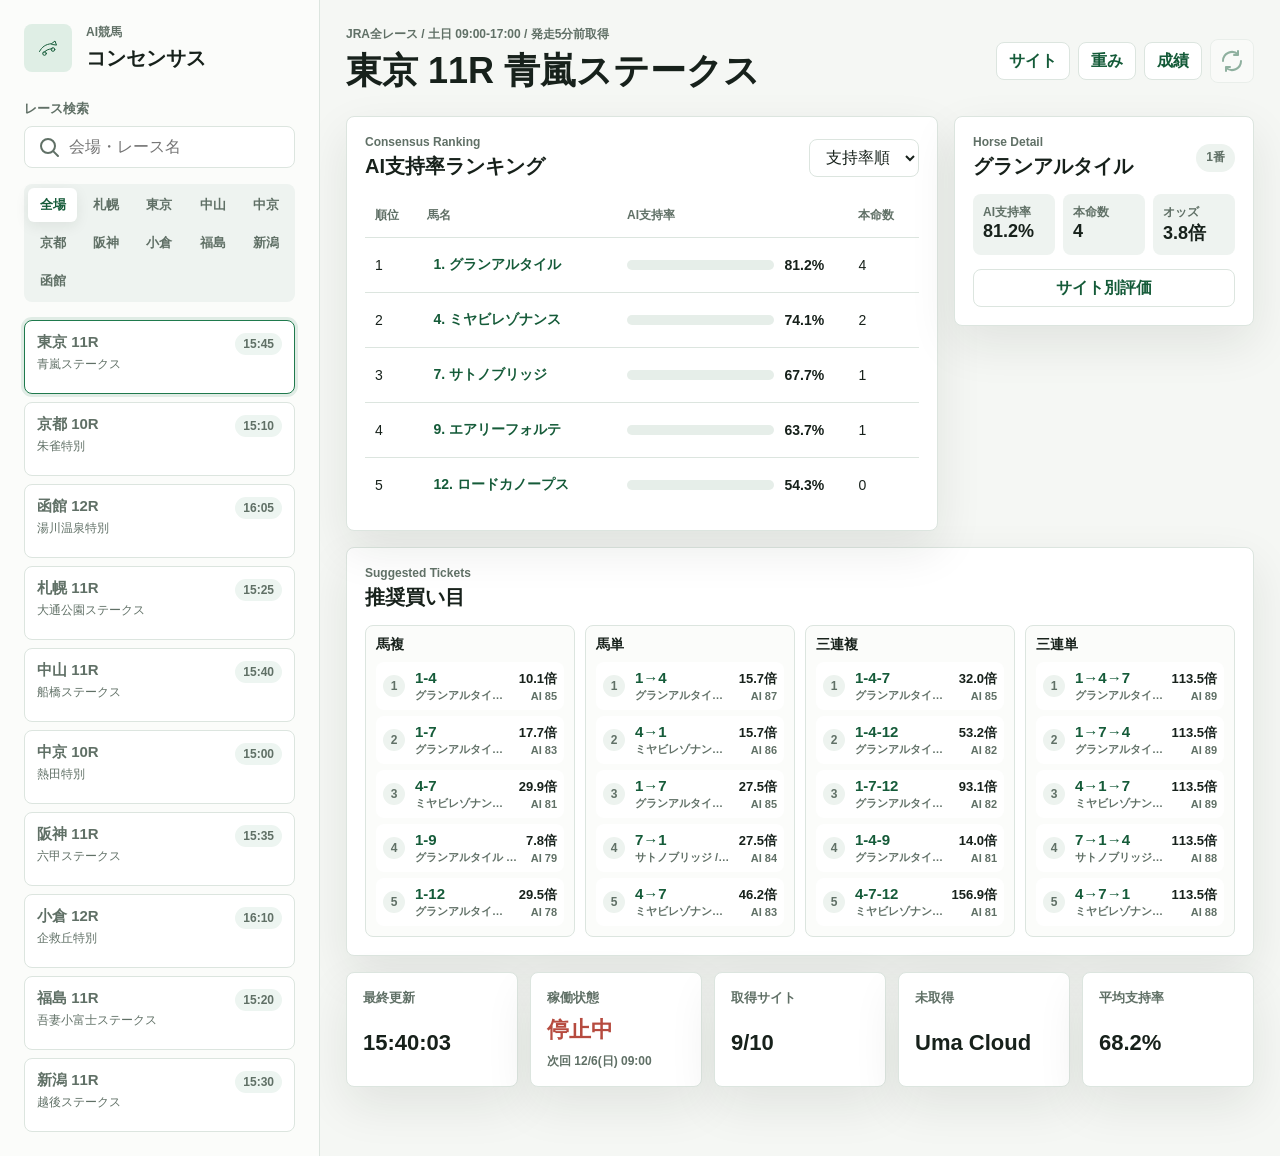
==== commit 2a43cd0d: "Update index.html" ====
--- a/docs/index.html
+++ b/docs/index.html
@@ -4,7 +4,7 @@
     <meta charset="utf-8" />
     <meta name="viewport" content="width=device-width, initial-scale=1" />
     <title>AI競馬コンセンサス</title>
-    <link rel="stylesheet" href="./styles.css?v=jra-venues-1" />
+    <link rel="stylesheet" href="./styles.css?v=today-races-1" />
   </head>
   <body>
     <div class="app-shell">
@@ -156,6 +156,6 @@
     </div>
 
     <script src="./auto-weights.js"></script>
-    <script src="./app.js"></script>
+    <script src="./app.js?v=today-races-1"></script>
   </body>
 </html>
--- a/docs/styles.css
+++ b/docs/styles.css
@@ -132,7 +132,7 @@
 
 .venue-tabs {
   display: grid;
-  grid-template-columns: repeat(4, 1fr);
+  grid-template-columns: repeat(5, 1fr);
   gap: 4px;
   padding: 4px;
   border-radius: 8px;
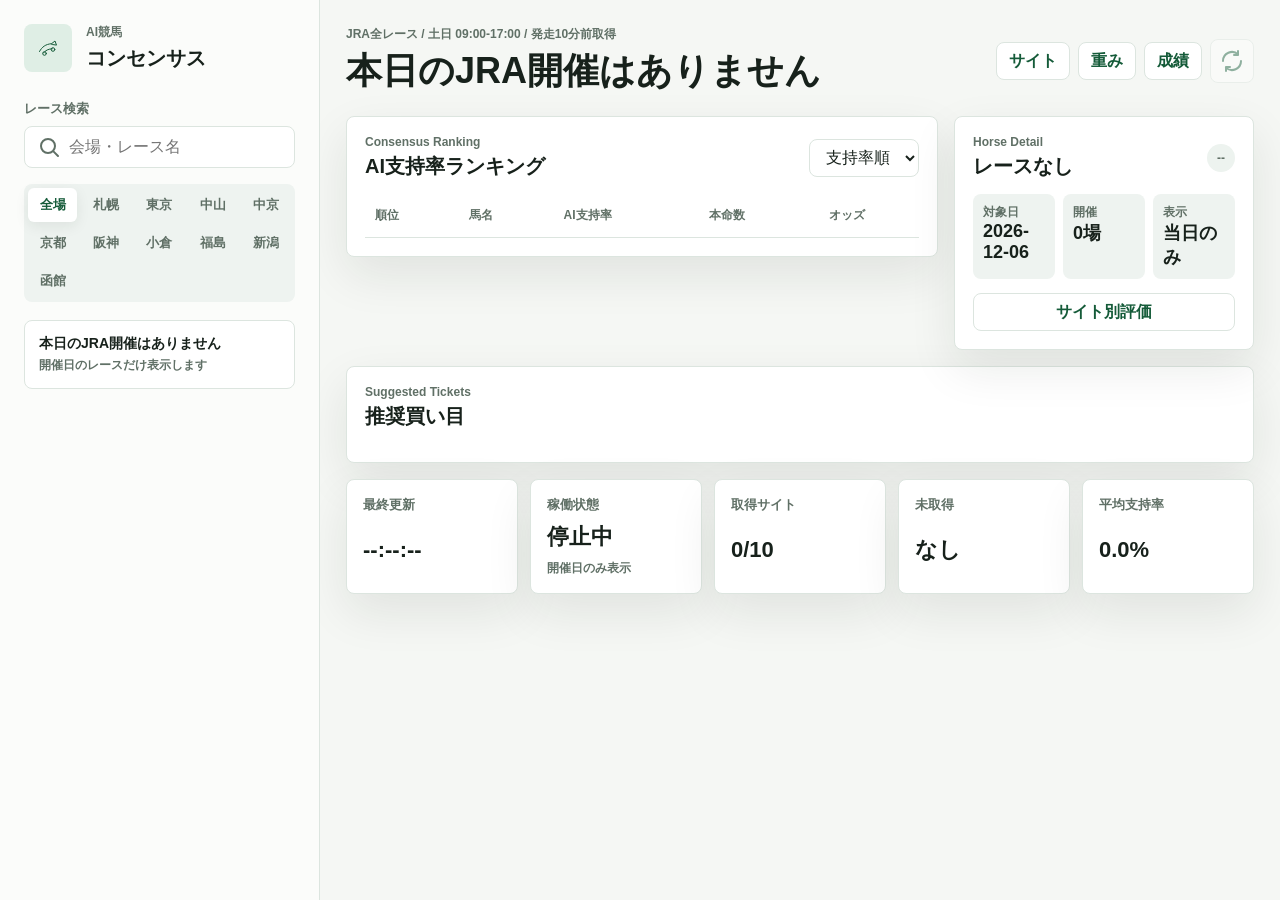
==== commit b438595f: "Update index.html" ====
--- a/docs/index.html
+++ b/docs/index.html
@@ -4,7 +4,7 @@
     <meta charset="utf-8" />
     <meta name="viewport" content="width=device-width, initial-scale=1" />
     <title>AI競馬コンセンサス</title>
-    <link rel="stylesheet" href="./styles.css?v=today-races-1" />
+    <link rel="stylesheet" href="./styles.css?v=ten-minute-update-1" />
   </head>
   <body>
     <div class="app-shell">
@@ -56,7 +56,7 @@
       <main class="workspace">
         <header class="topbar">
           <div>
-            <p class="eyebrow">JRA全レース / 土日 09:00-17:00 / 発走5分前取得</p>
+            <p class="eyebrow">JRA全レース / 土日 09:00-17:00 / 発走10分前取得</p>
             <h2 id="raceTitle">読み込み中</h2>
           </div>
           <div class="topbar-actions">
@@ -156,6 +156,6 @@
     </div>
 
     <script src="./auto-weights.js"></script>
-    <script src="./app.js?v=today-races-1"></script>
+    <script src="./app.js?v=ten-minute-update-1"></script>
   </body>
 </html>
--- a/docs/styles.css
+++ b/docs/styles.css
@@ -200,6 +200,26 @@
   font-weight: 800;
 }
 
+.race-empty {
+  display: grid;
+  gap: 4px;
+  border: 1px solid var(--line);
+  border-radius: 8px;
+  background: var(--surface);
+  padding: 14px;
+}
+
+.race-empty strong {
+  color: var(--ink);
+  font-size: 14px;
+}
+
+.race-empty span {
+  color: var(--muted);
+  font-size: 12px;
+  font-weight: 700;
+}
+
 .workspace {
   padding: 26px;
   overflow: hidden;
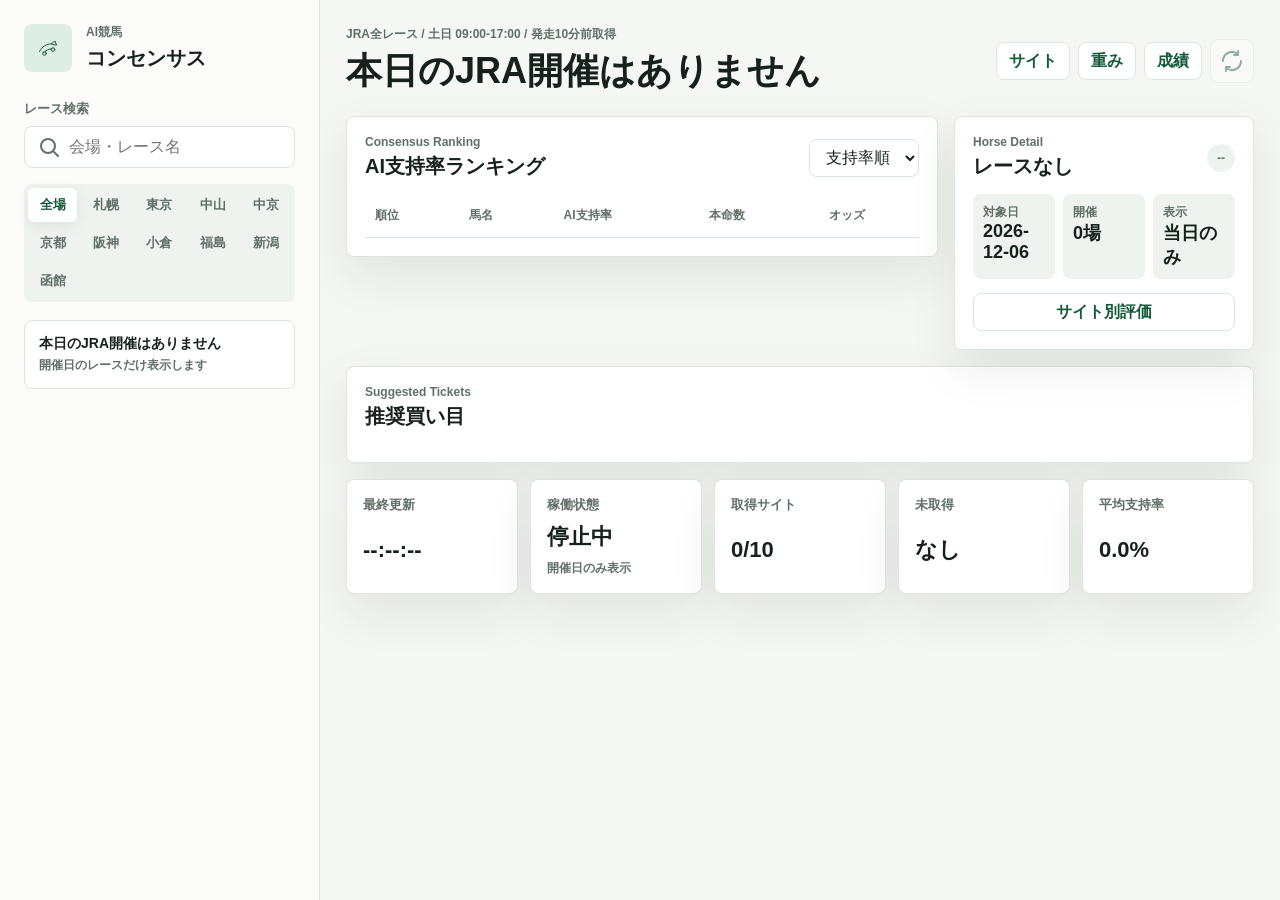
==== commit 3f97a2f6: "Update index.html" ====
--- a/docs/index.html
+++ b/docs/index.html
@@ -156,6 +156,6 @@
     </div>
 
     <script src="./auto-weights.js"></script>
-    <script src="./app.js?v=ten-minute-update-1"></script>
+    <script src="./app-live.js?v=real-data-1"></script>
   </body>
 </html>
